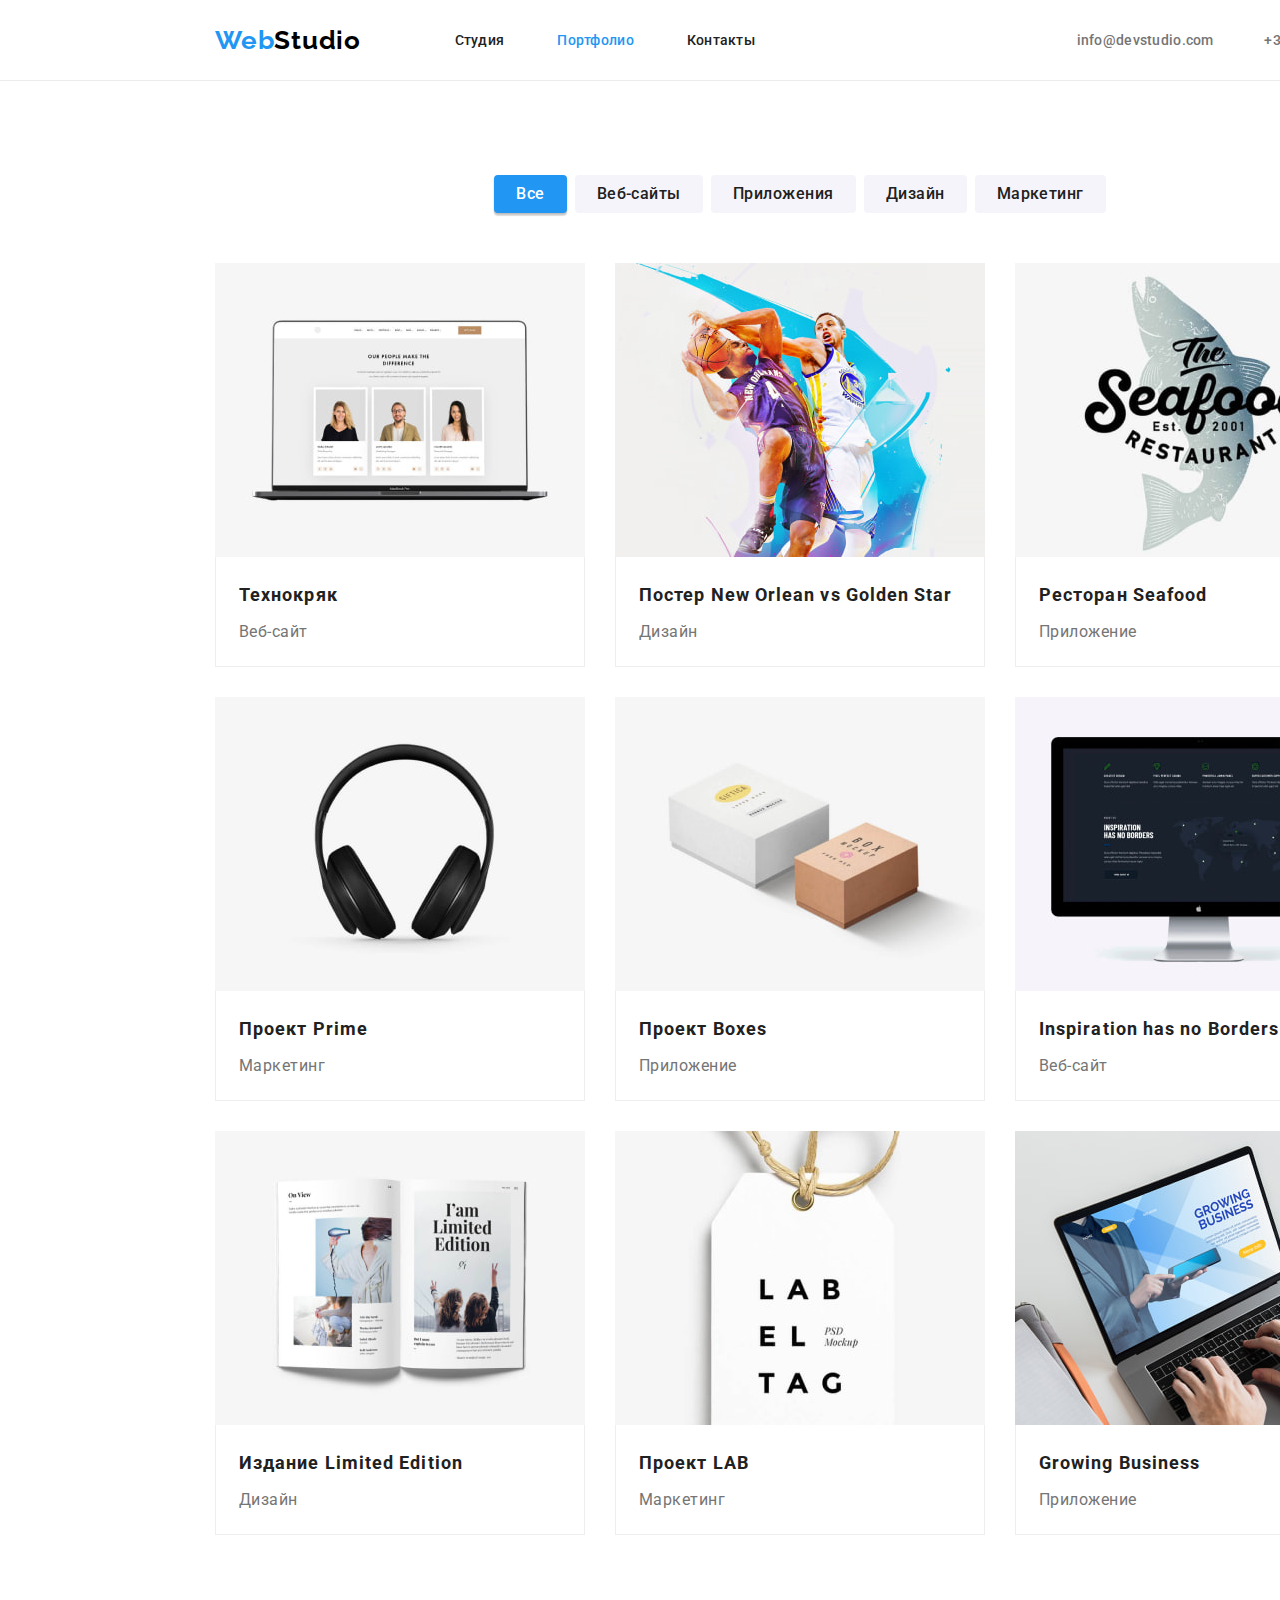
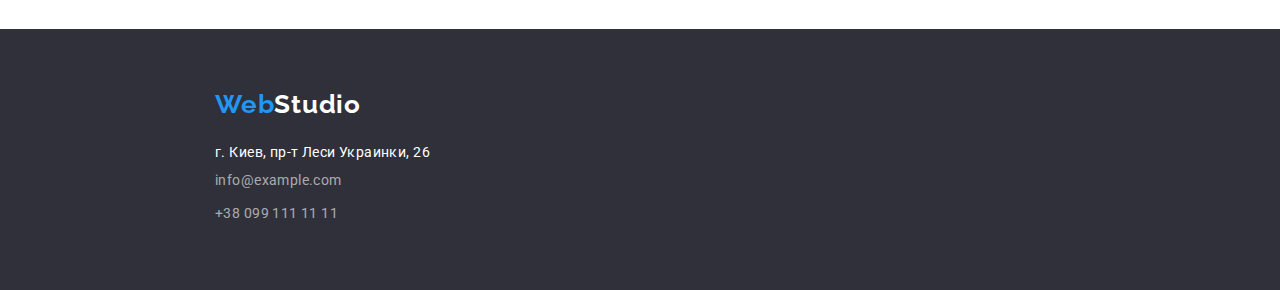
==== portfolio.html @ 2e641024 "Заливаю клон" ====
<!DOCTYPE html>
<html lang="ru">
  <head>
    <meta charset="UTF-8" />
    <meta http-equiv="X-UA-Compatible" content="IE=Edge" />
    <title>Document</title>
    <link rel="preconnect" href="https://fonts.googleapis.com" />
    <link rel="preconnect" href="https://fonts.gstatic.com" crossorigin />
    <link href="https://fonts.googleapis.com/css2?family=Raleway:wght@700&family=Roboto:wght@400;500;700;900&display=swap" rel="stylesheet" />
    <link rel="stylesheet" href="styles/reset.css" />
    <link rel="stylesheet" href="styles/style.css" />
  </head>

  <body>
    <div class="main">
      <!-- Header section -->
      <header>
        <div class="logo"><span>Web</span>Studio</div>
        <nav class="main-menu">
          <ul>
            <li><a href="index.html">Студия</a></li>
            <li class="selected"><a href="portfolio.html">Портфолио</a></li>
            <li><a href="contacts.html">Контакты</a></li>
          </ul>
        </nav>
        <a class="email" href="mailto:info@devstudio.com">info@devstudio.com</a>
        <a class="phone" href="tel:+380961111111">+38&nbsp;096&nbsp;111&nbsp;11&nbsp;11</a>
      </header>
      <!-- Main section -->
      <main class="portfolio-main">
        <ul class="proj-filter">
          <li><input class="proj-filter-all selected" type="button" value="Все" /></li>
          <li><input class="proj-filter-web" type="button" value="Веб-сайты" /></li>
          <li><input class="proj-filter-app" type="button" value="Приложения" /></li>
          <li><input class="proj-filter-design" type="button" value="Дизайн" /></li>
          <li><input class="proj-filter-mark" type="button" value="Маркетинг" /></li>
        </ul>
        <section class="projects">
          <ul>
            <li class="project">
              <img src="images/project1.jpg" alt="Проект 1" />
              <div>
                <p>Технокряк</p>
                <p>Веб-сайт</p>
              </div>
            </li>
            <li class="project">
              <img src="images/project2.jpg" alt="Проект 2" />
              <div>
                <p>Постер New Orlean vs Golden Star</p>
                <p>Дизайн</p>
              </div>
            </li>
            <li class="project">
              <img src="images/project3.jpg" alt="Проект 3" />
              <div>
                <p>Ресторан Seafood</p>
                <p>Приложение</p>
              </div>
            </li>
            <li class="project">
              <img src="images/project4.jpg" alt="Проект 4" />
              <div>
                <p>Проект Prime</p>
                <p>Маркетинг</p>
              </div>
            </li>
            <li class="project">
              <img src="images/project5.jpg" alt="Проект 5" />
              <div>
                <p>Проект Boxes</p>
                <p>Приложение</p>
              </div>
            </li>
            <li class="project">
              <img src="images/project6.jpg" alt="Проект 6" />
              <div>
                <p>Inspiration has no Borders</p>
                <p>Веб-сайт</p>
              </div>
            </li>
            <li class="project">
              <img src="images/project7.jpg" alt="Проект 7" />
              <div>
                <p>Издание Limited Edition</p>
                <p>Дизайн</p>
              </div>
            </li>
            <li class="project">
              <img src="images/project8.jpg" alt="Проект 8" />
              <div>
                <p>Проект LAB</p>
                <p>Маркетинг</p>
              </div>
            </li>
            <li class="project">
              <img src="images/project9.jpg" alt="Проект 9" />
              <div>
                <p>Growing Business</p>
                <p>Приложение</p>
              </div>
            </li>
          </ul>
        </section>
      </main>
      <!-- Footer section -->
      <footer>
        <div class="logo"><span>Web</span>Studio</div>
        <address>
          <p>г. Киев, пр-т Леси Украинки, 26</p>
        </address>
        <a href="mailto:info@example.com">info@example.com</a><br />
        <a href="tel:+380991111111">+38&nbsp;099&nbsp;111&nbsp;11&nbsp;11</a>
      </footer>
    </div>
  </body>
</html>
---- styles/style.css ----
:root {
  background-color: #e5e5e5;
  --gray-bg: #2f303a;
  --main-padding: 215px;
  --blue-c: #2196f3;
  --text-c-1: #212121;
  --text-c-2: #757575;
}

body > div {
  width: 1600px;
  margin: 0 auto;
  font-family: 'Roboto', sans-serif;
  font-style: normal;
  font-weight: 400;
  font-size: 14px;
  background-color: #fff;
}

input[type="button"] { /*Нужно указывать дополнительно, потому что правило для body на содержимое input не распространяется */
  font-family: 'Roboto', sans-serif;
  font-style: normal;
  cursor: pointer;
}


/* Header */

header {
  display: flex;
  align-items: center;
  justify-content: space-between;
  height: 80px;
  padding: 0 var(--main-padding);
  border-bottom: 1px solid #ececec;
}

.logo {
  font-family: Raleway;
  font-size: 26px;
  font-weight: 700;
  line-height: 31px;
  letter-spacing: .03em;
  color: #000;
}

.logo > span {
  color: var(--blue-c);
}

.main-menu {
  margin-left: 93px;
  margin-right: 271px;
}
.main-menu li {
  display: inline-block;
  margin-right: 50px;
}

.main-menu li a {
  text-decoration: none;
  font-weight: 500;
  line-height: 16px;
  letter-spacing: .02em;
  color: var(--text-c-1);
}

.main-menu li a:hover,
.main-menu li a:focus {
  color: var(--blue-c);
}

.main-menu li.selected a {
  pointer-events: none;
  cursor: default;
  text-decoration: none;
  color: var(--blue-c);
}

.email {
  margin-right: 50px;
}

.email,
.phone {
  text-decoration: none;
  font-weight: 500;
  line-height: 16px;
  letter-spacing: .02em;
  color: var(--text-c-2);
}

.email:hover,
.phone:hover,
.email:focus,
.phone:focus {
    color: var(--blue-c);
}


/* Order */

.order-section {
  display: flex;
  flex-direction: column;
  align-items: center;
  justify-content:center;
  height: 600px;
  background-color: var(--gray-bg);
  vertical-align:bottom;
}

.order-section > h1 {
  font-weight: 900;
  font-size: 44px;
  line-height: 60px;
  text-align: center;
  letter-spacing: .06em;
  text-transform: uppercase;
  color: #fff;
}

.order-section > input {
  width: 200px;
  height: 50px;
  margin-top: 30px;
  font-weight: 700;
  font-size: 16px;
  line-height: 30px;
  letter-spacing: .06em;
  color: #fff;
  background: var(--blue-c);
  box-shadow: 0px 4px 4px rgba(0,0,0,.15);
  border: 0;
  border-radius: 4px;
  cursor: pointer;
}


/* Features */

.features-section {
  display: flex;
  justify-content: space-between;
  margin: 94px var(--main-padding);
}

.feature-description {
  width: 270px;
}
.feature-description > h3 {
  margin-bottom: 10px;
  font-weight: 700;
  line-height: 16px;
  letter-spacing: .03em;
  text-transform: uppercase;
  color: var(--text-c-1);
}

.feature-description > p {
  line-height: 24px;
  letter-spacing: .03em;
  color: var(--text-c-2);
}


/* About us */

.about-us-section {
  padding: 0 var(--main-padding);
}

.about-us-section > ul {
  display: flex;
  justify-content: space-between;
}

.about-us-section img {
  width: 370px;
  height: 294px;
  margin-bottom: 94px;
}

h2 { /* This applies to about-us-section and team-section */
  margin-bottom: 50px;

  font-weight: 700;
  font-size: 36px;
  line-height: 42px;
  text-align: center;
  letter-spacing: .03em;
  color: var(--text-c-1);
}


/* Team */

.team-section {
  padding: 94px var(--main-padding);
  background-color: #f5f4fa;
}

.team-section ul {
  display: flex;
  justify-content: space-between;
}

.team-member {
  width: 270px;
  height: 368px;
  display: flex;
  flex-direction: column;
  background: #fff;
  box-shadow: 0px 1px 3px rgba(0,0,0,.12), 0px 1px 1px rgba(0,0,0,.14), 0px 2px 1px rgba(0,0,0,.2);
  border-radius: 0px 0px 4px 4px;
}

.team-member img {
  width: 100%;
}

.team-member div {
  flex-grow: 1;
  display: flex;
  flex-direction: column;
  justify-content: center;
}

.team-member p {
  font-weight: 500;
  font-size: 16px;
  line-height: 19px;
  text-align: center;
  letter-spacing: .03em;
  color: var(--text-c-1);
}

.team-member p + p{
  margin-top: 10px;
  font-weight: 400; /* НУжно оставить, переопределяет предыдущее правило */
  color: var(--text-c-2);
}


/* Footer */

footer {
  padding: 60px var(--main-padding);
  background-color: var(--gray-bg);
}

footer > .logo {
  color: #fff;
}

footer > address {
  line-height: 24px;
  letter-spacing: .03em;
  color: #fff;
  margin-top: 20px;
}

footer > a {
  text-decoration: none;
  font-style: normal;
  line-height: 33px;
  letter-spacing: .03em;
  color: rgba(255,255,255,.6);
}

footer > a:hover,
footer > a:focus {
  color: var(--blue-c);
}


/* ---------------------- Portfolio ----------------------- */


/* Portfolio-main */

.portfolio-main {
  padding: 94px var(--main-padding);
}

/* Filters */

.proj-filter {
  display: flex;
  justify-content: center;
}
.proj-filter li {
  display: inline-block;
}

.proj-filter input {
  margin: 0px 4px;
  padding: 6px 22px;
  background: #f5f4fa;
  border: none;
  border-radius: 4px;
  font-family: 'Roboto';
  font-weight: 500;
  font-size: 16px;
  line-height: 26px;
  text-align: center;
  letter-spacing: 0.03em;
  color: var(--text-c-1);
}

.proj-filter input.selected {
  background-color: var(--blue-c);
  color: #fff;
  box-shadow: 0px 3px 1px rgba(0,0,0,.1), 0px 1px 2px rgba(0,0,0,.08), 0px 2px 2px rgba(0,0,0,.12);
}

/* Single project */

.projects ul {
  margin-top: 50px;
  display: flex;
  flex-flow: row wrap;
  justify-content: space-between;
  row-gap: 30px;
}

.project {
  width: 370px;
  height: 404px;
  display: flex;
  flex-direction: column; 
  box-shadow:inset 0px 0px 0px 1px #eee;  /* 1px border inside the box */
}

.project > div {
  padding: 20px 24px;
  flex-grow: 1;
  display: flex;
  flex-direction: column;
  justify-content: space-between;
}

.project p {
  font-weight: 700;
  font-size: 18px;
  line-height: 2;
  letter-spacing: 0.06em;
  color: var(--text-c-1);
}

.project p + p {
  font-weight: 400;
  font-size: 16px;
  line-height: 1.88;
  letter-spacing: 0.03em;
  color: var(--text-c-2);
}
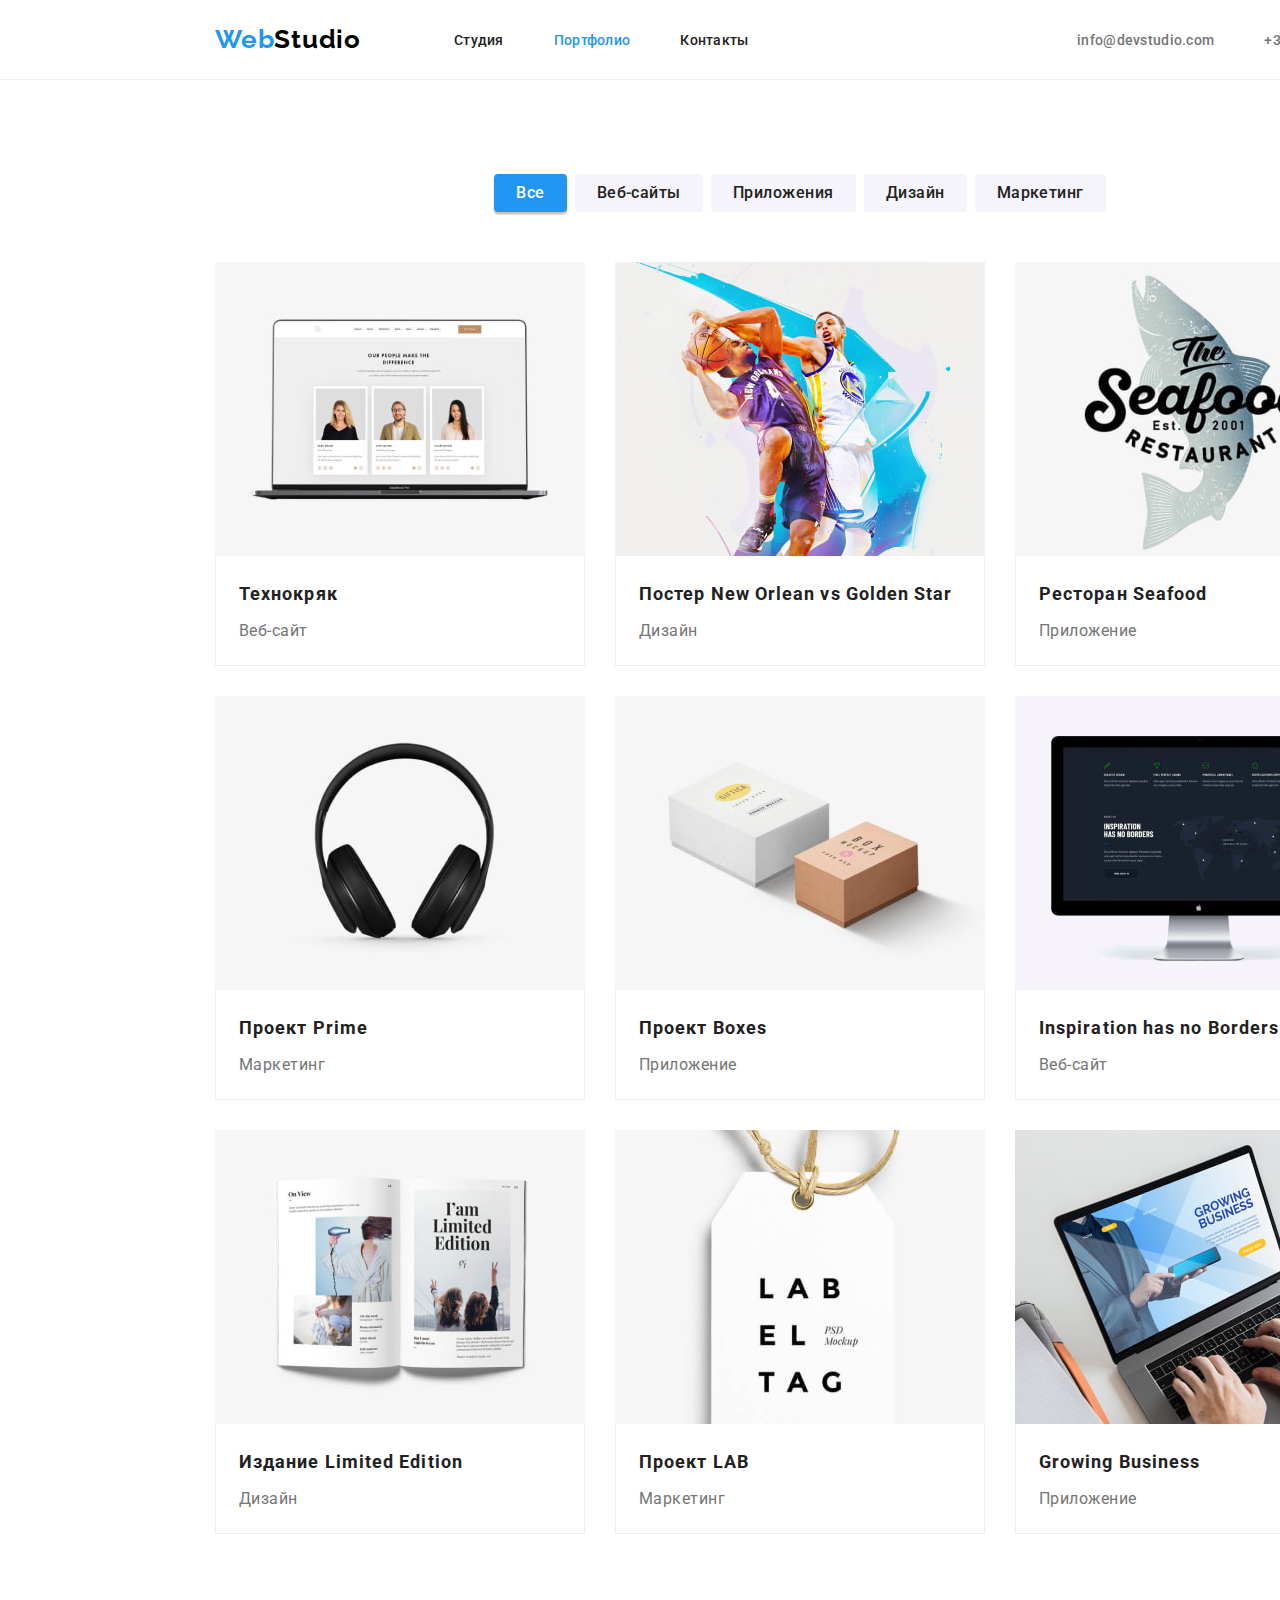
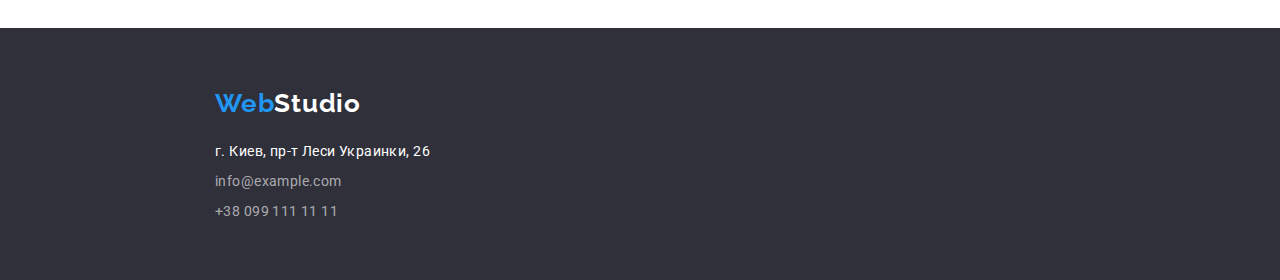
==== commit d4c3f65c: "Рефакторинг шапки, подвала и стилей" ====
--- a/portfolio.html
+++ b/portfolio.html
@@ -15,16 +15,20 @@
     <div class="main">
       <!-- Header section -->
       <header>
-        <div class="logo"><span>Web</span>Studio</div>
-        <nav class="main-menu">
-          <ul>
-            <li><a href="index.html">Студия</a></li>
-            <li class="selected"><a href="portfolio.html">Портфолио</a></li>
-            <li><a href="contacts.html">Контакты</a></li>
-          </ul>
-        </nav>
-        <a class="email" href="mailto:info@devstudio.com">info@devstudio.com</a>
-        <a class="phone" href="tel:+380961111111">+38&nbsp;096&nbsp;111&nbsp;11&nbsp;11</a>
+        <div class="logo-menu">
+          <div class="logo"><span>Web</span>Studio</div>
+          <nav class="main-menu">
+            <ul>
+              <li><a href="index.html">Студия</a></li>
+              <li class="selected"><a href="portfolio.html">Портфолио</a></li>
+              <li><a href="contacts.html">Контакты</a></li>
+            </ul>
+          </nav>
+        </div>
+        <div class="address">
+          <a class="email" href="mailto:info@devstudio.com">info@devstudio.com</a>
+          <a class="phone" href="tel:+380961111111">+38&nbsp;096&nbsp;111&nbsp;11&nbsp;11</a>
+        </div>
       </header>
       <!-- Main section -->
       <main class="portfolio-main">
@@ -107,11 +111,17 @@
       <footer>
         <div class="logo"><span>Web</span>Studio</div>
         <address>
-          <p>г. Киев, пр-т Леси Украинки, 26</p>
+          <div>
+            <p>г. Киев, пр-т Леси Украинки, 26</p>
+          </div>
+          <div>
+            <a class="email" href="mailto:info@example.com">info@example.com</a>
+          </div>
+          <div>
+            <a href="tel:+380991111111">+38&nbsp;099&nbsp;111&nbsp;11&nbsp;11</a>
+          </div>
         </address>
-        <a href="mailto:info@example.com">info@example.com</a><br />
-        <a href="tel:+380991111111">+38&nbsp;099&nbsp;111&nbsp;11&nbsp;11</a>
-      </footer>
+    </footer>
     </div>
   </body>
 </html>
--- a/styles/style.css
+++ b/styles/style.css
@@ -1,3 +1,9 @@
+*,
+*::before,
+*::after {
+  box-sizing: border-box;
+}
+
 :root {
   background-color: #e5e5e5;
   --gray-bg: #2f303a;
@@ -39,7 +45,7 @@
   font-family: Raleway;
   font-size: 26px;
   font-weight: 700;
-  line-height: 31px;
+  line-height: 1.2;
   letter-spacing: .03em;
   color: #000;
 }
@@ -48,19 +54,24 @@
   color: var(--blue-c);
 }
 
-.main-menu {
+.logo-menu {
+  display: flex;
+  justify-content: flex-start;
+  align-items: center;
+}
+
+.main-menu ul{
+  display: flex; 
   margin-left: 93px;
-  margin-right: 271px;
-}
-.main-menu li {
-  display: inline-block;
+}
+.main-menu li:not(:last-child) {
   margin-right: 50px;
 }
 
 .main-menu li a {
   text-decoration: none;
   font-weight: 500;
-  line-height: 16px;
+  line-height: 1.143;
   letter-spacing: .02em;
   color: var(--text-c-1);
 }
@@ -77,15 +88,19 @@
   color: var(--blue-c);
 }
 
-.email {
+header .email {
   margin-right: 50px;
 }
 
-.email,
-.phone {
+header .address {
+  display: flex;
+}
+
+header .email,
+header .phone {
   text-decoration: none;
   font-weight: 500;
-  line-height: 16px;
+  line-height: 1.143;
   letter-spacing: .02em;
   color: var(--text-c-2);
 }
@@ -113,7 +128,7 @@
 .order-section > h1 {
   font-weight: 900;
   font-size: 44px;
-  line-height: 60px;
+  line-height: 1.36;
   text-align: center;
   letter-spacing: .06em;
   text-transform: uppercase;
@@ -126,7 +141,7 @@
   margin-top: 30px;
   font-weight: 700;
   font-size: 16px;
-  line-height: 30px;
+  line-height: 1.88;
   letter-spacing: .06em;
   color: #fff;
   background: var(--blue-c);
@@ -151,14 +166,14 @@
 .feature-description > h3 {
   margin-bottom: 10px;
   font-weight: 700;
-  line-height: 16px;
+  line-height: 1.143;
   letter-spacing: .03em;
   text-transform: uppercase;
   color: var(--text-c-1);
 }
 
 .feature-description > p {
-  line-height: 24px;
+  line-height: 1.71;
   letter-spacing: .03em;
   color: var(--text-c-2);
 }
@@ -186,7 +201,7 @@
 
   font-weight: 700;
   font-size: 36px;
-  line-height: 42px;
+  line-height: 1.167;
   text-align: center;
   letter-spacing: .03em;
   color: var(--text-c-1);
@@ -229,7 +244,7 @@
 .team-member p {
   font-weight: 500;
   font-size: 16px;
-  line-height: 19px;
+  line-height: 1.188;
   text-align: center;
   letter-spacing: .03em;
   color: var(--text-c-1);
@@ -254,23 +269,32 @@
 }
 
 footer > address {
-  line-height: 24px;
-  letter-spacing: .03em;
-  color: #fff;
+  letter-spacing: .03em;
+  line-height: 1.715;
   margin-top: 20px;
-}
-
-footer > a {
+  color: #fff;
+}
+
+footer > address > div { /* Эти блоки нужны из-за косяка в эскизе */
+  height: 1.5em; /* Указано так, чтоб масштабировалось, если изменят размер шрифта */
+  margin-bottom: 9px;
+}
+footer > address > div:last-child {
+  margin-bottom: 0;
+}
+
+footer > address22 > a:last-child {
+  position: relative; /* Тут пришлось применить грязные хаки из-за косяка в макете */
+  line-height: 1.5em;
+  top: .105em;
+}
+
+footer a {
+  display: inline;
   text-decoration: none;
   font-style: normal;
-  line-height: 33px;
   letter-spacing: .03em;
   color: rgba(255,255,255,.6);
-}
-
-footer > a:hover,
-footer > a:focus {
-  color: var(--blue-c);
 }
 
 
@@ -302,7 +326,7 @@
   font-family: 'Roboto';
   font-weight: 500;
   font-size: 16px;
-  line-height: 26px;
+  line-height: 1.62;
   text-align: center;
   letter-spacing: 0.03em;
   color: var(--text-c-1);
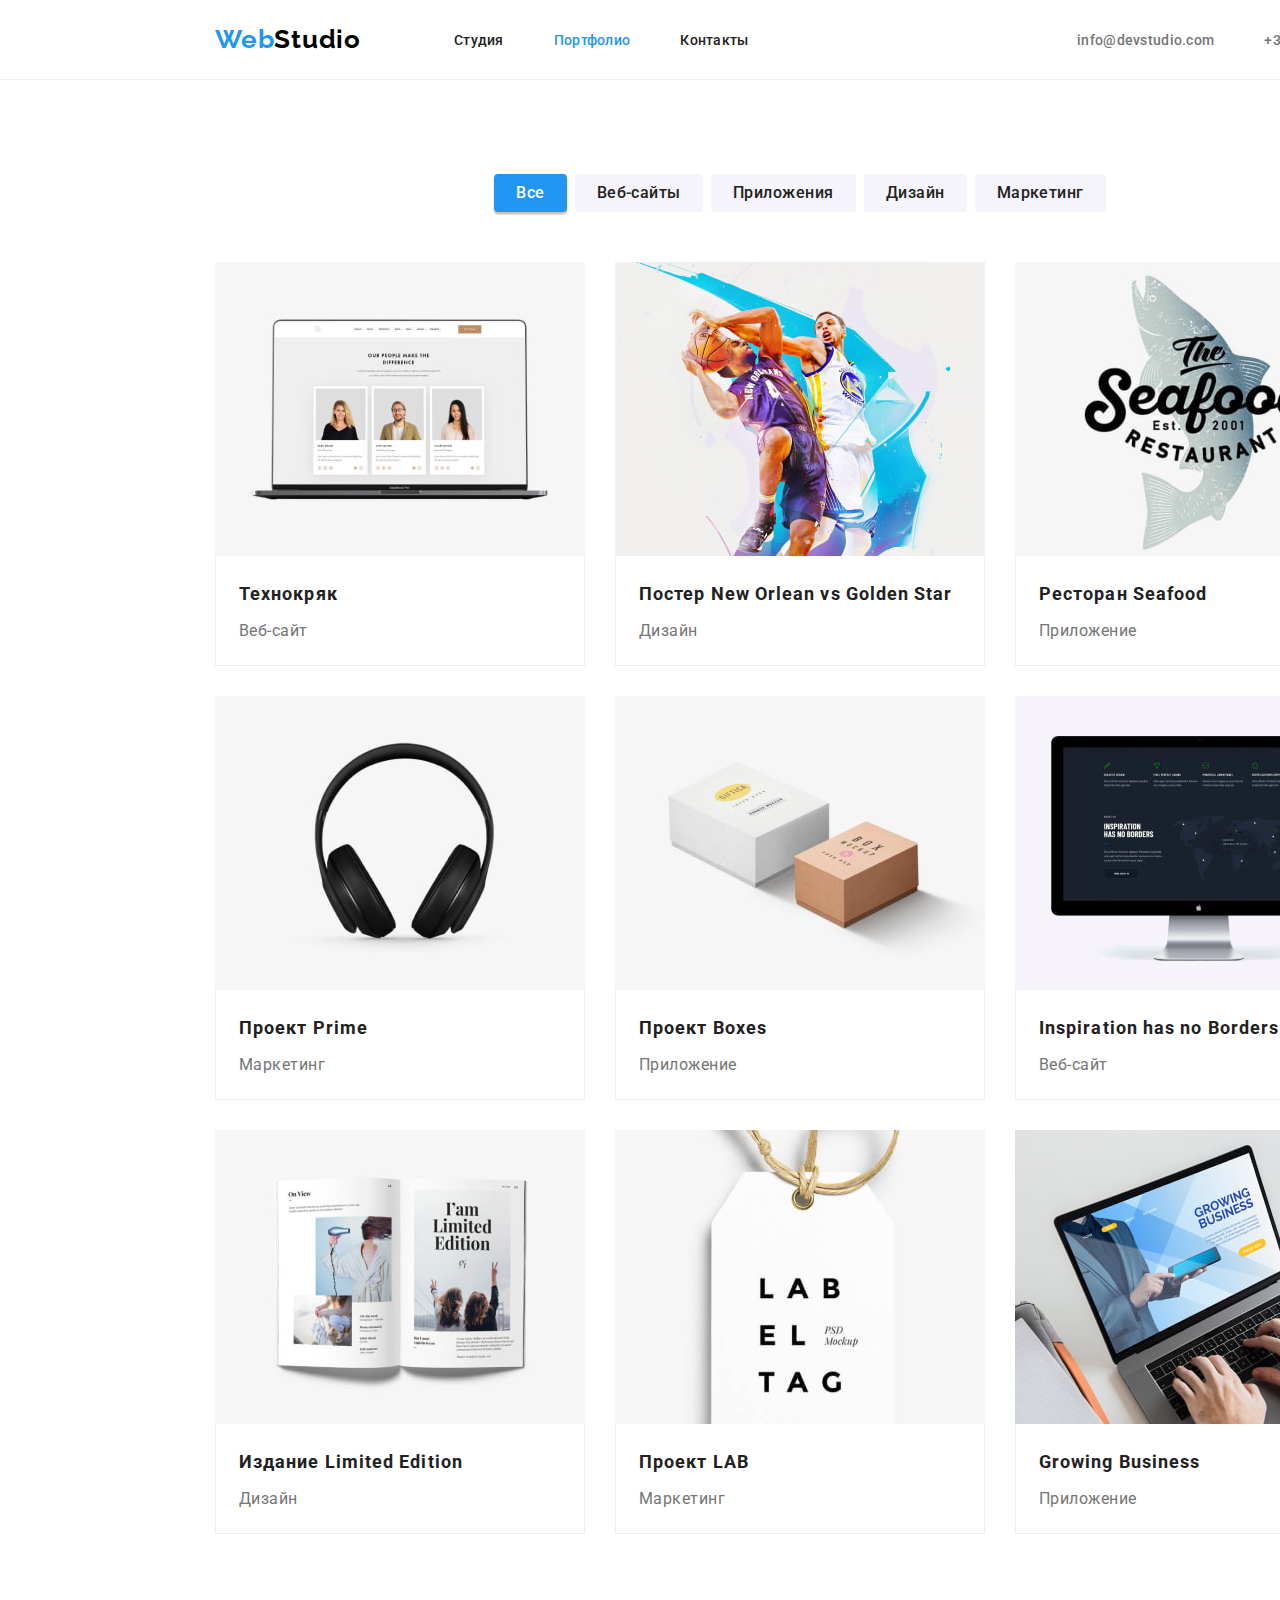
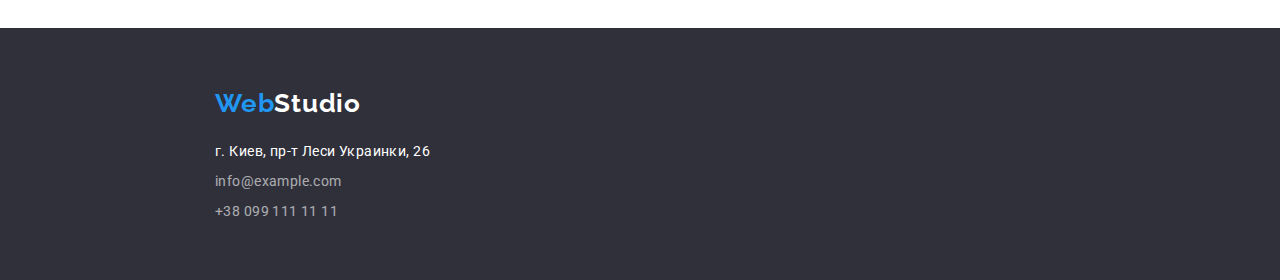
==== commit b4afd8ab: "Логотип в футере переделан в ссылку" ====
--- a/portfolio.html
+++ b/portfolio.html
@@ -3,7 +3,7 @@
   <head>
     <meta charset="UTF-8" />
     <meta http-equiv="X-UA-Compatible" content="IE=Edge" />
-    <title>Document</title>
+    <title>goit-markup-hw</title>
     <link rel="preconnect" href="https://fonts.googleapis.com" />
     <link rel="preconnect" href="https://fonts.gstatic.com" crossorigin />
     <link href="https://fonts.googleapis.com/css2?family=Raleway:wght@700&family=Roboto:wght@400;500;700;900&display=swap" rel="stylesheet" />
@@ -12,116 +12,122 @@
   </head>
 
   <body>
-    <div class="main">
-      <!-- Header section -->
-      <header>
-        <div class="logo-menu">
-          <div class="logo"><span>Web</span>Studio</div>
-          <nav class="main-menu">
-            <ul>
-              <li><a href="index.html">Студия</a></li>
-              <li class="selected"><a href="portfolio.html">Портфолио</a></li>
-              <li><a href="contacts.html">Контакты</a></li>
-            </ul>
-          </nav>
-        </div>
-        <div class="address">
-          <a class="email" href="mailto:info@devstudio.com">info@devstudio.com</a>
-          <a class="phone" href="tel:+380961111111">+38&nbsp;096&nbsp;111&nbsp;11&nbsp;11</a>
-        </div>
-      </header>
-      <!-- Main section -->
-      <main class="portfolio-main">
+    <!-- Header section -->
+    <header>
+      <div class="container">
+        <a class="logo" href="#"><span>Web</span>Studio</a>
+        <nav class="main-menu">
+          <ul>
+            <li><a href="index.html">Студия</a></li>
+            <li class="selected"><a href="portfolio.html">Портфолио</a></li>
+            <li><a href="contacts.html">Контакты</a></li>
+          </ul>
+        </nav>
+        <ul class="address">
+          <li>
+            <a class="email" href="mailto:info@devstudio.com"> info@devstudio.com </a>
+          </li>
+          <li>
+            <a class="phone" href="tel:+380961111111"> +38&nbsp;096&nbsp;111&nbsp;11&nbsp;11 </a>
+          </li>
+        </ul>
+      </div>
+    </header>
+    <!-- Main section -->
+    <main class="portfolio-main container section">
+      <!-- Projects section -->
+      <section class="projects">
+        <h2 class="hidden">Портфолио</h2>
         <ul class="proj-filter">
-          <li><input class="proj-filter-all selected" type="button" value="Все" /></li>
-          <li><input class="proj-filter-web" type="button" value="Веб-сайты" /></li>
-          <li><input class="proj-filter-app" type="button" value="Приложения" /></li>
-          <li><input class="proj-filter-design" type="button" value="Дизайн" /></li>
-          <li><input class="proj-filter-mark" type="button" value="Маркетинг" /></li>
+          <li><button class="proj-filter-all selected" type="button">Все</button></li>
+          <li><button class="proj-filter-web" type="button">Веб-сайты</button></li>
+          <li><button class="proj-filter-app" type="button">Приложения</button></li>
+          <li><button class="proj-filter-design" type="button">Дизайн</button></li>
+          <li><button class="proj-filter-mark" type="button">Маркетинг</button></li>
         </ul>
-        <section class="projects">
-          <ul>
-            <li class="project">
-              <img src="images/project1.jpg" alt="Проект 1" />
-              <div>
-                <p>Технокряк</p>
-                <p>Веб-сайт</p>
-              </div>
-            </li>
-            <li class="project">
-              <img src="images/project2.jpg" alt="Проект 2" />
-              <div>
-                <p>Постер New Orlean vs Golden Star</p>
-                <p>Дизайн</p>
-              </div>
-            </li>
-            <li class="project">
-              <img src="images/project3.jpg" alt="Проект 3" />
-              <div>
-                <p>Ресторан Seafood</p>
-                <p>Приложение</p>
-              </div>
-            </li>
-            <li class="project">
-              <img src="images/project4.jpg" alt="Проект 4" />
-              <div>
-                <p>Проект Prime</p>
-                <p>Маркетинг</p>
-              </div>
-            </li>
-            <li class="project">
-              <img src="images/project5.jpg" alt="Проект 5" />
-              <div>
-                <p>Проект Boxes</p>
-                <p>Приложение</p>
-              </div>
-            </li>
-            <li class="project">
-              <img src="images/project6.jpg" alt="Проект 6" />
-              <div>
-                <p>Inspiration has no Borders</p>
-                <p>Веб-сайт</p>
-              </div>
-            </li>
-            <li class="project">
-              <img src="images/project7.jpg" alt="Проект 7" />
-              <div>
-                <p>Издание Limited Edition</p>
-                <p>Дизайн</p>
-              </div>
-            </li>
-            <li class="project">
-              <img src="images/project8.jpg" alt="Проект 8" />
-              <div>
-                <p>Проект LAB</p>
-                <p>Маркетинг</p>
-              </div>
-            </li>
-            <li class="project">
-              <img src="images/project9.jpg" alt="Проект 9" />
-              <div>
-                <p>Growing Business</p>
-                <p>Приложение</p>
-              </div>
-            </li>
-          </ul>
-        </section>
-      </main>
-      <!-- Footer section -->
-      <footer>
-        <div class="logo"><span>Web</span>Studio</div>
-        <address>
-          <div>
+        <ul class="wrappable">
+          <li class="project">
+            <img src="images/project1.jpg" alt="Проект 1" width="370" height="294" />
+            <div>
+              <h3>Технокряк</h3>
+              <p>Веб-сайт</p>
+            </div>
+          </li>
+          <li class="project">
+            <img src="images/project2.jpg" alt="Проект 2" width="370" height="294" />
+            <div>
+              <h3>Постер New Orlean vs Golden Star</h3>
+              <p>Дизайн</p>
+            </div>
+          </li>
+          <li class="project">
+            <img src="images/project3.jpg" alt="Проект 3" width="370" height="294" />
+            <div>
+              <h3>Ресторан Seafood</h3>
+              <p>Приложение</p>
+            </div>
+          </li>
+          <li class="project">
+            <img src="images/project4.jpg" alt="Проект 4" width="370" height="294" />
+            <div>
+              <h3>Проект Prime</h3>
+              <p>Маркетинг</p>
+            </div>
+          </li>
+          <li class="project">
+            <img src="images/project5.jpg" alt="Проект 5" width="370" height="294" />
+            <div>
+              <h3>Проект Boxes</h3>
+              <p>Приложение</p>
+            </div>
+          </li>
+          <li class="project">
+            <img src="images/project6.jpg" alt="Проект 6" width="370" height="294" />
+            <div>
+              <h3>Inspiration has no Borders</h3>
+              <p>Веб-сайт</p>
+            </div>
+          </li>
+          <li class="project">
+            <img src="images/project7.jpg" alt="Проект 7" width="370" height="294" />
+            <div>
+              <h3>Издание Limited Edition</h3>
+              <p>Дизайн</p>
+            </div>
+          </li>
+          <li class="project">
+            <img src="images/project8.jpg" alt="Проект 8" width="370" height="294" />
+            <div>
+              <h3>Проект LAB</h3>
+              <p>Маркетинг</p>
+            </div>
+          </li>
+          <li class="project">
+            <img src="images/project9.jpg" alt="Проект 9" width="370" height="294" />
+            <div>
+              <h3>Growing Business</h3>
+              <p>Приложение</p>
+            </div>
+          </li>
+        </ul>
+      </section>
+    </main>
+    <!-- Footer section -->
+    <footer>
+      <a class="logo container" href=""><span>Web</span>Studio</a>
+      <address class="container">
+        <ul>
+          <li>
             <p>г. Киев, пр-т Леси Украинки, 26</p>
-          </div>
-          <div>
+          </li>
+          <li>
             <a class="email" href="mailto:info@example.com">info@example.com</a>
-          </div>
-          <div>
-            <a href="tel:+380991111111">+38&nbsp;099&nbsp;111&nbsp;11&nbsp;11</a>
-          </div>
-        </address>
+          </li>
+          <li>
+            <a class="phone" href="tel:+380991111111">+38&nbsp;099&nbsp;111&nbsp;11&nbsp;11</a>
+          </li>
+        </ul>
+      </address>
     </footer>
-    </div>
   </body>
 </html>
--- a/styles/style.css
+++ b/styles/style.css
@@ -6,69 +6,116 @@
 
 :root {
   background-color: #e5e5e5;
-  --gray-bg: #2f303a;
-  --main-padding: 215px;
+  --gray-bg: 47, 48, 58;
+  --light-gray: #f5f4fa;
+  --light-gray2: #afb1b8;
   --blue-c: #2196f3;
+  --blue-c2: #188ce8;
+  --white-c: #fff;
+  --black-c: #000;
+  --border-c1: #ececec;
+  --border-c2: #eee;
   --text-c-1: #212121;
   --text-c-2: #757575;
-}
-
-body > div {
+  --spacer: 30px;
+}
+
+body {
   width: 1600px;
   margin: 0 auto;
   font-family: 'Roboto', sans-serif;
   font-style: normal;
   font-weight: 400;
   font-size: 14px;
-  background-color: #fff;
-}
-
-input[type="button"] { /*Нужно указывать дополнительно, потому что правило для body на содержимое input не распространяется */
+  letter-spacing: .03em;
+  background-color: var(--white-c);
+}
+
+button[type="button"] {
+  text-align: center;
   font-family: 'Roboto', sans-serif;
   font-style: normal;
+  font-size: 16px;
   cursor: pointer;
+  border: none;
+  border-radius: 4px;
+}
+
+.container {
+  width: 1200px;
+  padding-left: 15px;
+  padding-right: 15px;
+  margin-left: auto;
+  margin-right: auto;
+}
+
+.section {
+  padding-top: 94px;
+  padding-bottom: 94px;
+}
+
+.hidden {
+  position:absolute;
+  left:-10000px;
+  top:auto;
+  width:1px;
+  height:1px;
+  overflow:hidden;
+}
+
+.wrappable {
+  display: flex;
+  justify-content: center;
+  flex-wrap: wrap;
+  margin-left: calc(-1 * var(--spacer));
+  margin-top: calc(-1 * var(--spacer));
+}
+
+.wrappable > * {
+  margin-left: var(--spacer);
+  margin-top: var(--spacer);
 }
 
 
 /* Header */
 
 header {
+  border-bottom: 1px solid var(--border-c1);
+  height: 80px;
+}
+
+header .container {
+  height: 100%;
   display: flex;
   align-items: center;
-  justify-content: space-between;
-  height: 80px;
-  padding: 0 var(--main-padding);
-  border-bottom: 1px solid #ececec;
+  flex-wrap: wrap;
 }
 
 .logo {
-  font-family: Raleway;
+  text-decoration: none;
+  font-family: 'Raleway', sans-serif;
   font-size: 26px;
   font-weight: 700;
   line-height: 1.2;
   letter-spacing: .03em;
-  color: #000;
+  color: var(--black-c);
 }
 
 .logo > span {
+  display: inline-block;
   color: var(--blue-c);
 }
 
-.logo-menu {
-  display: flex;
-  justify-content: flex-start;
-  align-items: center;
+header .logo {
+  margin-right: 93px;
 }
 
 .main-menu ul{
   display: flex; 
-  margin-left: 93px;
-}
-.main-menu li:not(:last-child) {
+}
+
+.main-menu li a {
   margin-right: 50px;
-}
-
-.main-menu li a {
   text-decoration: none;
   font-weight: 500;
   line-height: 1.143;
@@ -88,12 +135,18 @@
   color: var(--blue-c);
 }
 
+header .address {
+  margin-left: auto;
+  display: flex;
+}
+
+header .address a {
+  display: flex;
+  align-items: center;
+}
+
 header .email {
   margin-right: 50px;
-}
-
-header .address {
-  display: flex;
 }
 
 header .email,
@@ -116,54 +169,56 @@
 /* Order */
 
 .order-section {
+  background-color: rgb(var(--gray-bg));
+}
+
+.order-section > div {
   display: flex;
   flex-direction: column;
   align-items: center;
   justify-content:center;
-  height: 600px;
-  background-color: var(--gray-bg);
-  vertical-align:bottom;
-}
-
-.order-section > h1 {
+  padding: 200px 0;
+}
+
+.order-section h1 {
+  margin-bottom: var(--spacer);
   font-weight: 900;
   font-size: 44px;
-  line-height: 1.36;
+  line-height: 1.364;
   text-align: center;
   letter-spacing: .06em;
   text-transform: uppercase;
-  color: #fff;
-}
-
-.order-section > input {
-  width: 200px;
-  height: 50px;
-  margin-top: 30px;
+  color: var(--white-c);
+}
+
+.order-section .order {
+  min-width: 200px;
+  padding: 10px 32px;
   font-weight: 700;
-  font-size: 16px;
   line-height: 1.88;
   letter-spacing: .06em;
-  color: #fff;
+  color: var(--white-c);
   background: var(--blue-c);
   box-shadow: 0px 4px 4px rgba(0,0,0,.15);
-  border: 0;
-  border-radius: 4px;
-  cursor: pointer;
-}
-
-
-/* Features */
-
-.features-section {
-  display: flex;
-  justify-content: space-between;
-  margin: 94px var(--main-padding);
-}
-
-.feature-description {
-  width: 270px;
-}
-.feature-description > h3 {
+}
+
+.order-section .order:hover {
+  background: var(--blue-c2);
+}
+
+/* About us */
+
+.features {
+  --rows: 4;
+  margin-bottom: 94px;
+}
+
+.feature {
+  min-width: 270px;
+  flex-basis: calc(100% / var(--rows) - var(--spacer));
+}
+
+.feature > h3 {
   margin-bottom: 10px;
   font-weight: 700;
   line-height: 1.143;
@@ -172,31 +227,13 @@
   color: var(--text-c-1);
 }
 
-.feature-description > p {
+.feature > p {
   line-height: 1.71;
   letter-spacing: .03em;
   color: var(--text-c-2);
 }
 
-
-/* About us */
-
-.about-us-section {
-  padding: 0 var(--main-padding);
-}
-
-.about-us-section > ul {
-  display: flex;
-  justify-content: space-between;
-}
-
-.about-us-section img {
-  width: 370px;
-  height: 294px;
-  margin-bottom: 94px;
-}
-
-h2 { /* This applies to about-us-section and team-section */
+h2 { /* Заголовок во всех секциях одинаковый, поэтому без селектора */
   margin-bottom: 50px;
 
   font-weight: 700;
@@ -207,41 +244,30 @@
   color: var(--text-c-1);
 }
 
+.our-targets img {
+  display: block;
+}
+
 
 /* Team */
 
 .team-section {
-  padding: 94px var(--main-padding);
-  background-color: #f5f4fa;
-}
-
-.team-section ul {
-  display: flex;
-  justify-content: space-between;
+  background-color: var(--light-gray);
 }
 
 .team-member {
-  width: 270px;
-  height: 368px;
-  display: flex;
-  flex-direction: column;
-  background: #fff;
+  background: var(--white-c);
   box-shadow: 0px 1px 3px rgba(0,0,0,.12), 0px 1px 1px rgba(0,0,0,.14), 0px 2px 1px rgba(0,0,0,.2);
   border-radius: 0px 0px 4px 4px;
 }
 
-.team-member img {
-  width: 100%;
-}
-
-.team-member div {
-  flex-grow: 1;
-  display: flex;
-  flex-direction: column;
-  justify-content: center;
-}
-
-.team-member p {
+.team-member > img {
+  display: block;
+  overflow: hidden;
+}
+
+.team-member-info {
+  padding: var(--spacer) 32px;
   font-weight: 500;
   font-size: 16px;
   line-height: 1.188;
@@ -250,132 +276,130 @@
   color: var(--text-c-1);
 }
 
-.team-member p + p{
-  margin-top: 10px;
-  font-weight: 400; /* НУжно оставить, переопределяет предыдущее правило */
+.team-member-info h3 {
+  margin-bottom: 10px;
+}
+
+.team-member-info p {
+  margin-bottom: 16px;
+  font-weight: 400; /* Нужно оставить, переопределяет предыдущее правило */
   color: var(--text-c-2);
 }
 
+.team-member-info *:last-child {
+  margin-bottom: 0;
+}
 
 /* Footer */
 
 footer {
-  padding: 60px var(--main-padding);
-  background-color: var(--gray-bg);
+  padding: 60px 0;
+  position: relative;
+  background-color: rgb(var(--gray-bg));
 }
 
 footer > .logo {
-  color: #fff;
+  display: block;
+  color: var(--white-c);
 }
 
 footer > address {
   letter-spacing: .03em;
   line-height: 1.715;
   margin-top: 20px;
-  color: #fff;
-}
-
-footer > address > div { /* Эти блоки нужны из-за косяка в эскизе */
+  color: var(--white-c);
+}
+
+footer > address li { /* Эти блоки нужны из-за косяка в эскизе */
   height: 1.5em; /* Указано так, чтоб масштабировалось, если изменят размер шрифта */
   margin-bottom: 9px;
 }
-footer > address > div:last-child {
+footer > address li:last-child {
   margin-bottom: 0;
 }
 
-footer > address22 > a:last-child {
-  position: relative; /* Тут пришлось применить грязные хаки из-за косяка в макете */
-  line-height: 1.5em;
-  top: .105em;
-}
-
-footer a {
+footer ul a {
   display: inline;
   text-decoration: none;
   font-style: normal;
   letter-spacing: .03em;
-  color: rgba(255,255,255,.6);
-}
+  color: var(--white-c);
+  opacity: 60%;
+}
+
+
 
 
 /* ---------------------- Portfolio ----------------------- */
 
 
-/* Portfolio-main */
-
-.portfolio-main {
-  padding: 94px var(--main-padding);
-}
 
 /* Filters */
 
 .proj-filter {
+  margin: -8px 0 50px -8px;
   display: flex;
   justify-content: center;
-}
-.proj-filter li {
-  display: inline-block;
-}
-
-.proj-filter input {
-  margin: 0px 4px;
+  flex-wrap: wrap;
+}
+
+.proj-filter button {
+  margin: 8px 0px 0px 8px;
   padding: 6px 22px;
-  background: #f5f4fa;
-  border: none;
-  border-radius: 4px;
-  font-family: 'Roboto';
   font-weight: 500;
-  font-size: 16px;
   line-height: 1.62;
-  text-align: center;
   letter-spacing: 0.03em;
   color: var(--text-c-1);
-}
-
-.proj-filter input.selected {
+  background-color: var(--light-gray);
+}
+
+
+.proj-filter button.selected {
   background-color: var(--blue-c);
-  color: #fff;
+  color: var(--white-c);
+}
+
+.proj-filter button.selected,
+.proj-filter button:hover {
   box-shadow: 0px 3px 1px rgba(0,0,0,.1), 0px 1px 2px rgba(0,0,0,.08), 0px 2px 2px rgba(0,0,0,.12);
 }
 
 /* Single project */
 
-.projects ul {
-  margin-top: 50px;
-  display: flex;
-  flex-flow: row wrap;
-  justify-content: space-between;
-  row-gap: 30px;
-}
-
 .project {
-  width: 370px;
-  height: 404px;
-  display: flex;
-  flex-direction: column; 
-  box-shadow:inset 0px 0px 0px 1px #eee;  /* 1px border inside the box */
+  box-shadow:inset 0px 0px 0px 1px var(--border-c2); /* 1px border inside the box */
+  cursor: pointer;
+}
+
+.project img {
+  display: block;
+}
+
+.project:hover {
+  box-shadow: 0px 1px 1px rgba(0,0,0,.12), 0px 4px 4px rgba(0,0,0,.06), 1px 4px 6px rgba(0,0,0,.16);
 }
 
 .project > div {
   padding: 20px 24px;
-  flex-grow: 1;
-  display: flex;
-  flex-direction: column;
-  justify-content: space-between;
-}
-
-.project p {
   font-weight: 700;
   font-size: 18px;
   line-height: 2;
   letter-spacing: 0.06em;
-  color: var(--text-c-1);
-}
-
-.project p + p {
+}
+
+.project h3 {
+  margin-bottom: 4px;
+  color: var(--text-c-1);
+}
+
+.project p {
   font-weight: 400;
   font-size: 16px;
   line-height: 1.88;
   letter-spacing: 0.03em;
   color: var(--text-c-2);
+}
+
+body * {
+  /* outline: 1px solid red; */
 }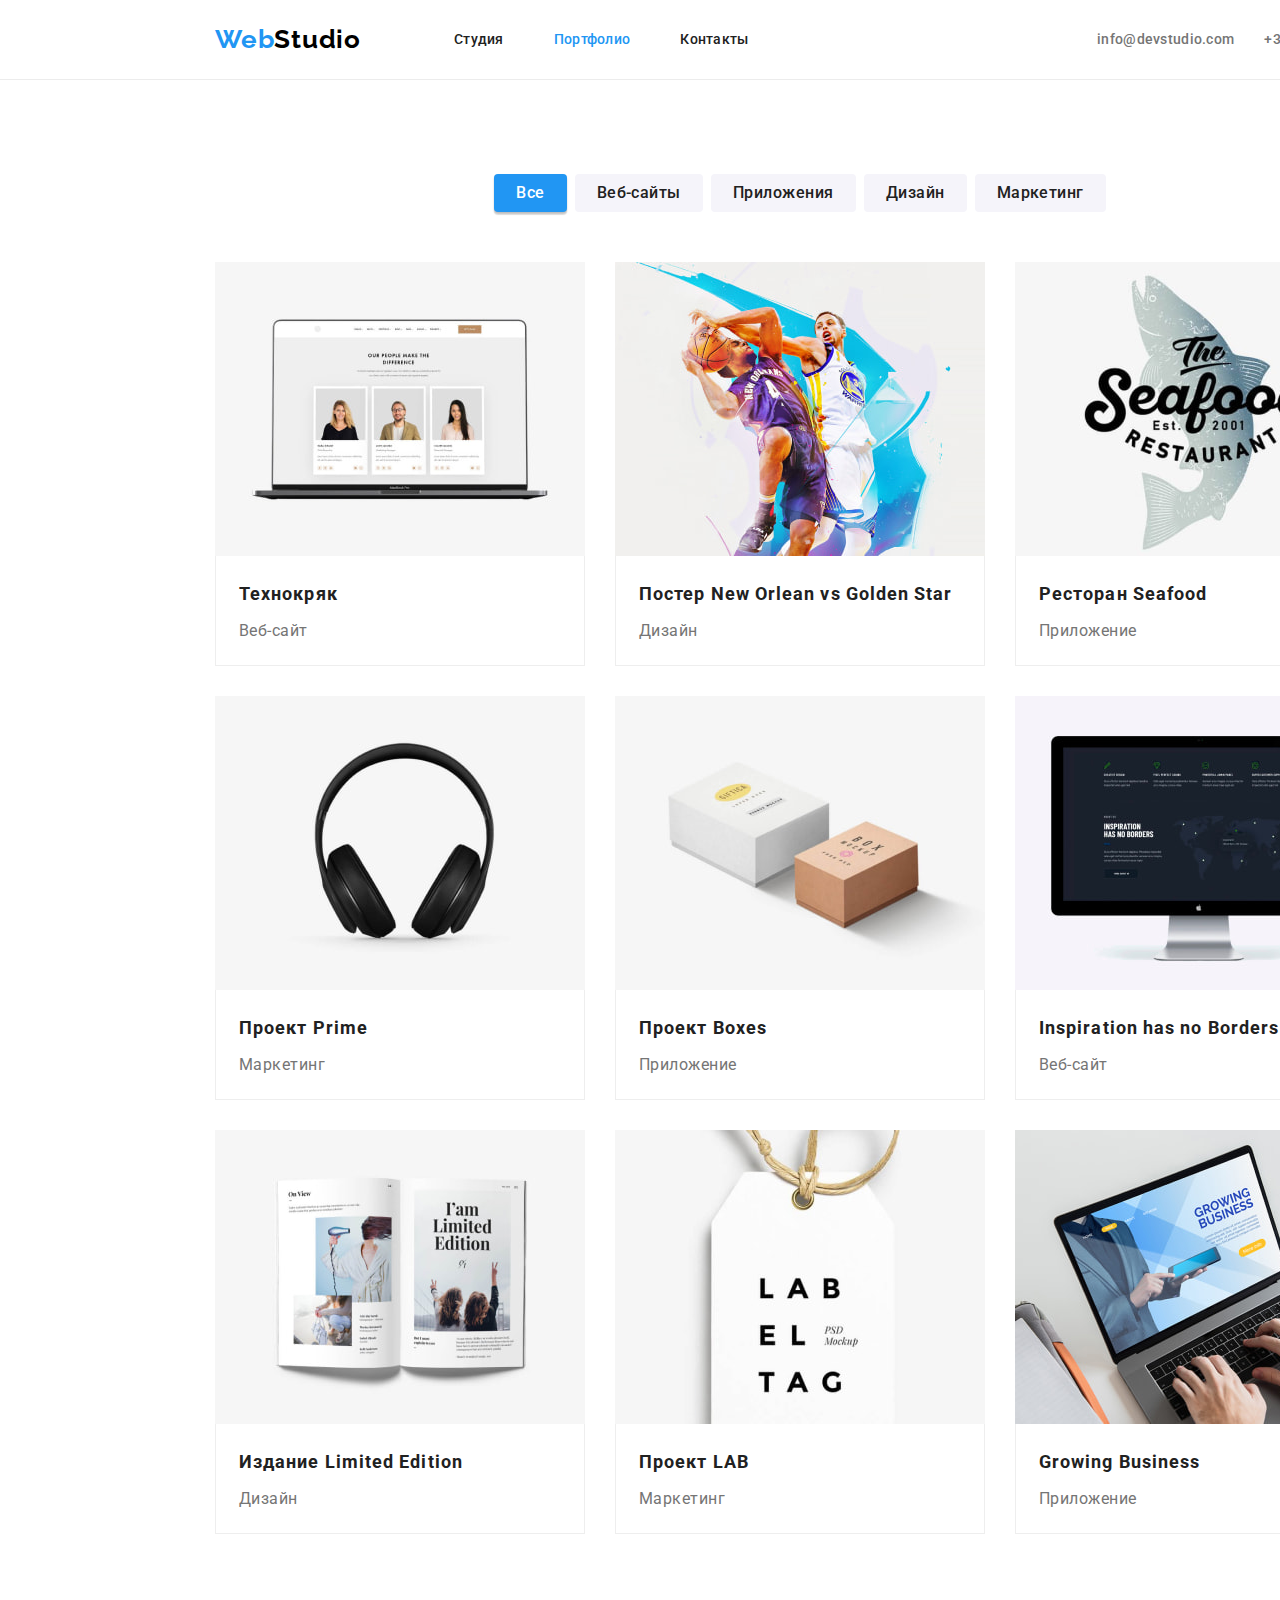
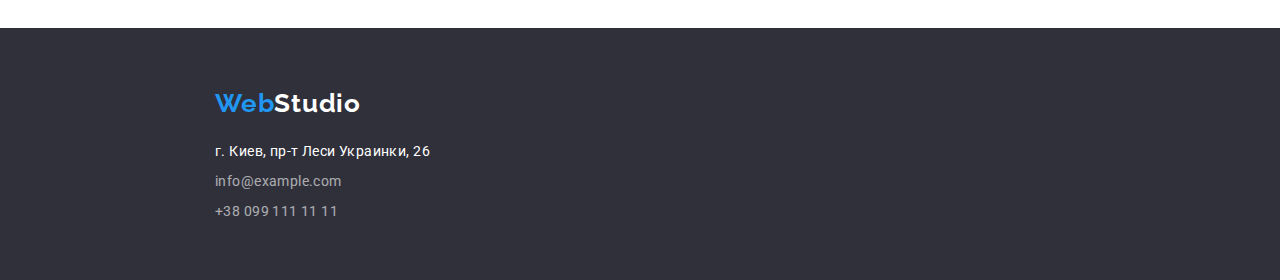
==== commit 2f0ae7de: "Исправление недочётов" ====
--- a/portfolio.html
+++ b/portfolio.html
@@ -37,7 +37,7 @@
     <main class="portfolio-main container section">
       <!-- Projects section -->
       <section class="projects">
-        <h2 class="hidden">Портфолио</h2>
+        <h1 class="hidden">Портфолио</h1>
         <ul class="proj-filter">
           <li><button class="proj-filter-all selected" type="button">Все</button></li>
           <li><button class="proj-filter-web" type="button">Веб-сайты</button></li>
@@ -47,67 +47,85 @@
         </ul>
         <ul class="wrappable">
           <li class="project">
+            <a href="">
             <img src="images/project1.jpg" alt="Проект 1" width="370" height="294" />
             <div>
-              <h3>Технокряк</h3>
+              <h2>Технокряк</h2>
               <p>Веб-сайт</p>
             </div>
+            </a>
           </li>
           <li class="project">
+            <a href="">
             <img src="images/project2.jpg" alt="Проект 2" width="370" height="294" />
             <div>
-              <h3>Постер New Orlean vs Golden Star</h3>
+              <h2>Постер New Orlean vs Golden Star</h2>
               <p>Дизайн</p>
             </div>
+            </a>
           </li>
           <li class="project">
+            <a href="">
             <img src="images/project3.jpg" alt="Проект 3" width="370" height="294" />
             <div>
-              <h3>Ресторан Seafood</h3>
+              <h2>Ресторан Seafood</h2>
               <p>Приложение</p>
             </div>
+            </a>
           </li>
           <li class="project">
+            <a href="">
             <img src="images/project4.jpg" alt="Проект 4" width="370" height="294" />
             <div>
-              <h3>Проект Prime</h3>
+              <h2>Проект Prime</h2>
               <p>Маркетинг</p>
             </div>
+            </a>
           </li>
           <li class="project">
+            <a href="">
             <img src="images/project5.jpg" alt="Проект 5" width="370" height="294" />
             <div>
-              <h3>Проект Boxes</h3>
+              <h2>Проект Boxes</h2>
               <p>Приложение</p>
             </div>
+            </a>
           </li>
           <li class="project">
+            <a href="">
             <img src="images/project6.jpg" alt="Проект 6" width="370" height="294" />
             <div>
-              <h3>Inspiration has no Borders</h3>
+              <h2>Inspiration has no Borders</h2>
               <p>Веб-сайт</p>
             </div>
+            </a>
           </li>
           <li class="project">
+            <a href="">
             <img src="images/project7.jpg" alt="Проект 7" width="370" height="294" />
             <div>
-              <h3>Издание Limited Edition</h3>
+              <h2>Издание Limited Edition</h2>
               <p>Дизайн</p>
             </div>
+            </a>
           </li>
           <li class="project">
+            <a href="">
             <img src="images/project8.jpg" alt="Проект 8" width="370" height="294" />
             <div>
-              <h3>Проект LAB</h3>
+              <h2>Проект LAB</h2>
               <p>Маркетинг</p>
             </div>
+            </a>
           </li>
           <li class="project">
+            <a href="">
             <img src="images/project9.jpg" alt="Проект 9" width="370" height="294" />
             <div>
-              <h3>Growing Business</h3>
+              <h2>Growing Business</h2>
               <p>Приложение</p>
             </div>
+            </a>
           </li>
         </ul>
       </section>
@@ -115,7 +133,7 @@
     <!-- Footer section -->
     <footer>
       <a class="logo container" href=""><span>Web</span>Studio</a>
-      <address class="container">
+      <address class="address container">
         <ul>
           <li>
             <p>г. Киев, пр-т Леси Украинки, 26</p>
--- a/styles/style.css
+++ b/styles/style.css
@@ -6,11 +6,12 @@
 
 :root {
   background-color: #e5e5e5;
+  --prima-c: #2196f3;
+  --prima-c2: #188ce8;
   --gray-bg: 47, 48, 58;
   --light-gray: #f5f4fa;
   --light-gray2: #afb1b8;
-  --blue-c: #2196f3;
-  --blue-c2: #188ce8;
+  --light-gray3: #eceaef;
   --white-c: #fff;
   --black-c: #000;
   --border-c1: #ececec;
@@ -23,9 +24,7 @@
 body {
   width: 1600px;
   margin: 0 auto;
-  font-family: 'Roboto', sans-serif;
-  font-style: normal;
-  font-weight: 400;
+  font-family: "Roboto", sans-serif;
   font-size: 14px;
   letter-spacing: .03em;
   background-color: var(--white-c);
@@ -76,12 +75,17 @@
   margin-top: var(--spacer);
 }
 
+a {
+  text-decoration: none;
+}
+
 
 /* Header */
 
 header {
+  padding-top: 24px;
+  padding-bottom: 24px;
   border-bottom: 1px solid var(--border-c1);
-  height: 80px;
 }
 
 header .container {
@@ -92,18 +96,17 @@
 }
 
 .logo {
-  text-decoration: none;
-  font-family: 'Raleway', sans-serif;
+  font-family: "Raleway", sans-serif;
   font-size: 26px;
   font-weight: 700;
-  line-height: 1.2;
+  line-height: 1.192em;
   letter-spacing: .03em;
   color: var(--black-c);
 }
 
 .logo > span {
   display: inline-block;
-  color: var(--blue-c);
+  color: var(--prima-c);
 }
 
 header .logo {
@@ -116,7 +119,6 @@
 
 .main-menu li a {
   margin-right: 50px;
-  text-decoration: none;
   font-weight: 500;
   line-height: 1.143;
   letter-spacing: .02em;
@@ -125,14 +127,13 @@
 
 .main-menu li a:hover,
 .main-menu li a:focus {
-  color: var(--blue-c);
+  color: var(--prima-c);
 }
 
 .main-menu li.selected a {
   pointer-events: none;
   cursor: default;
-  text-decoration: none;
-  color: var(--blue-c);
+  color: var(--prima-c);
 }
 
 header .address {
@@ -140,44 +141,39 @@
   display: flex;
 }
 
+header .address svg {
+  margin-right: 10px;
+}
+
+header .email {
+  margin-right: var(--spacer);
+}
+
 header .address a {
   display: flex;
   align-items: center;
-}
-
-header .email {
-  margin-right: 50px;
-}
-
-header .email,
-header .phone {
-  text-decoration: none;
   font-weight: 500;
   line-height: 1.143;
   letter-spacing: .02em;
   color: var(--text-c-2);
 }
 
-.email:hover,
-.phone:hover,
-.email:focus,
-.phone:focus {
-    color: var(--blue-c);
-}
-
+.address a:hover, /* И для header, и для footer */
+.address a:focus {
+  opacity: 1;
+  color: var(--prima-c);
+}
 
 /* Order */
 
 .order-section {
-  background-color: rgb(var(--gray-bg));
-}
-
-.order-section > div {
   display: flex;
   flex-direction: column;
   align-items: center;
   justify-content:center;
   padding: 200px 0;
+
+  background-color: rgb(var(--gray-bg));
 }
 
 .order-section h1 {
@@ -198,12 +194,12 @@
   line-height: 1.88;
   letter-spacing: .06em;
   color: var(--white-c);
-  background: var(--blue-c);
+  background: var(--prima-c);
   box-shadow: 0px 4px 4px rgba(0,0,0,.15);
 }
 
 .order-section .order:hover {
-  background: var(--blue-c2);
+  background: var(--prima-c2);
 }
 
 /* About us */
@@ -218,7 +214,7 @@
   flex-basis: calc(100% / var(--rows) - var(--spacer));
 }
 
-.feature > h3 {
+.feature > h2 {
   margin-bottom: 10px;
   font-weight: 700;
   line-height: 1.143;
@@ -233,7 +229,7 @@
   color: var(--text-c-2);
 }
 
-h2 { /* Заголовок во всех секциях одинаковый, поэтому без селектора */
+h1 { /* Заголовок во всех секциях одинаковый, поэтому без селектора */
   margin-bottom: 50px;
 
   font-weight: 700;
@@ -256,6 +252,7 @@
 }
 
 .team-member {
+  width: 270px;
   background: var(--white-c);
   box-shadow: 0px 1px 3px rgba(0,0,0,.12), 0px 1px 1px rgba(0,0,0,.14), 0px 2px 1px rgba(0,0,0,.2);
   border-radius: 0px 0px 4px 4px;
@@ -276,7 +273,7 @@
   color: var(--text-c-1);
 }
 
-.team-member-info h3 {
+.team-member-info h2 {
   margin-bottom: 10px;
 }
 
@@ -318,10 +315,7 @@
   margin-bottom: 0;
 }
 
-footer ul a {
-  display: inline;
-  text-decoration: none;
-  font-style: normal;
+footer > address a {
   letter-spacing: .03em;
   color: var(--white-c);
   opacity: 60%;
@@ -353,22 +347,24 @@
   background-color: var(--light-gray);
 }
 
+.proj-filter button:hover,
+.proj-filter button:focus {
+  background-color: var(--light-gray3);
+  box-shadow: 0px 3px 1px rgba(0,0,0,.1), 0px 1px 2px rgba(0,0,0,.08), 0px 2px 2px rgba(0,0,0,.12);
+}
+
 
 .proj-filter button.selected {
-  background-color: var(--blue-c);
-  color: var(--white-c);
-}
-
-.proj-filter button.selected,
-.proj-filter button:hover {
+  background-color: var(--prima-c);
   box-shadow: 0px 3px 1px rgba(0,0,0,.1), 0px 1px 2px rgba(0,0,0,.08), 0px 2px 2px rgba(0,0,0,.12);
+  color: var(--white-c);
 }
 
 /* Single project */
 
 .project {
+  width: 370px;
   box-shadow:inset 0px 0px 0px 1px var(--border-c2); /* 1px border inside the box */
-  cursor: pointer;
 }
 
 .project img {
@@ -379,7 +375,7 @@
   box-shadow: 0px 1px 1px rgba(0,0,0,.12), 0px 4px 4px rgba(0,0,0,.06), 1px 4px 6px rgba(0,0,0,.16);
 }
 
-.project > div {
+.project div {
   padding: 20px 24px;
   font-weight: 700;
   font-size: 18px;
@@ -387,7 +383,7 @@
   letter-spacing: 0.06em;
 }
 
-.project h3 {
+.project h2 {
   margin-bottom: 4px;
   color: var(--text-c-1);
 }
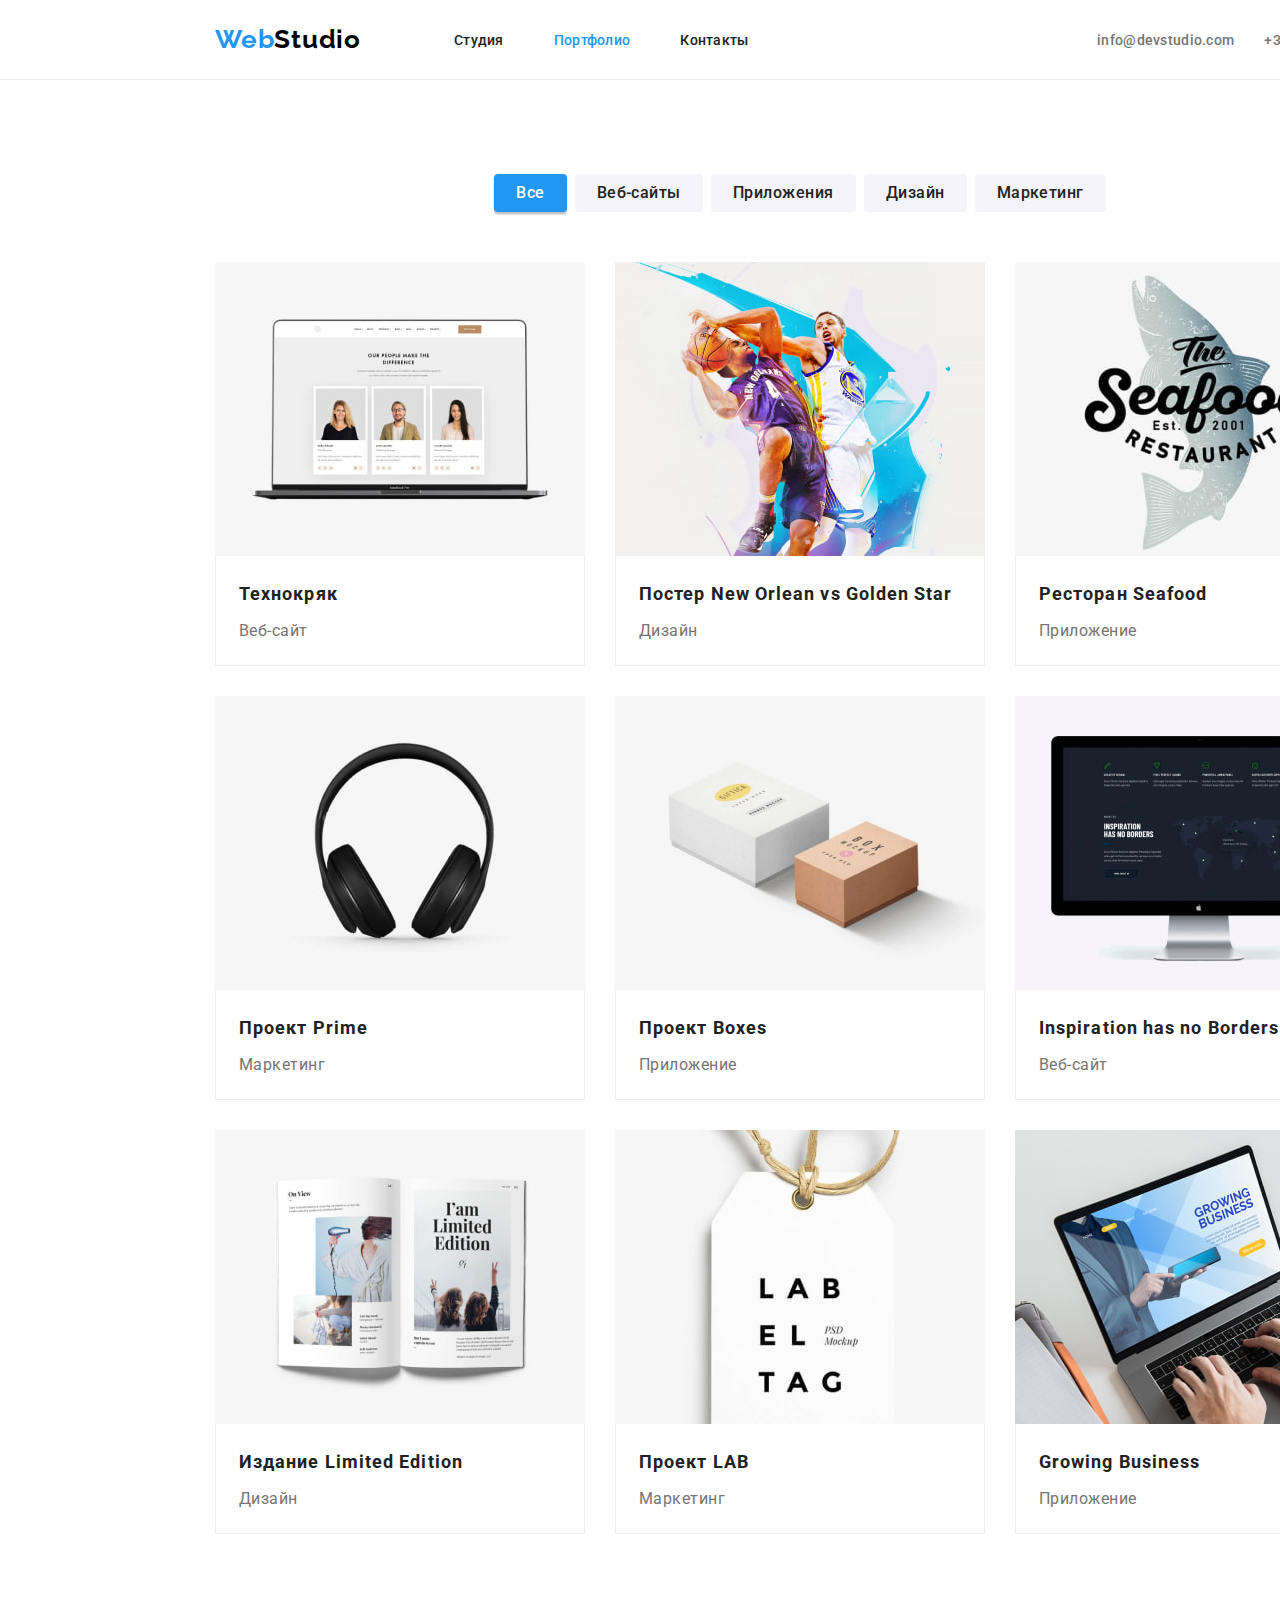
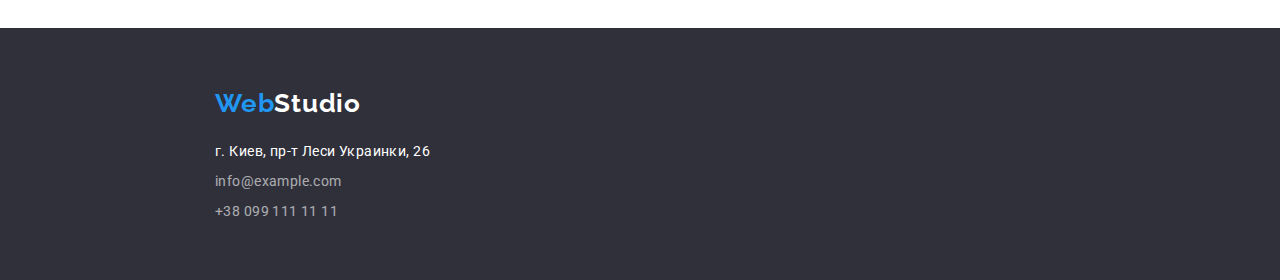
==== commit 6a3aa93d: "Коррекции после проверки" ====
--- a/portfolio.html
+++ b/portfolio.html
@@ -34,118 +34,122 @@
       </div>
     </header>
     <!-- Main section -->
-    <main class="portfolio-main container section">
+    <main class="portfolio-main section">
       <!-- Projects section -->
       <section class="projects">
-        <h1 class="hidden">Портфолио</h1>
-        <ul class="proj-filter">
-          <li><button class="proj-filter-all selected" type="button">Все</button></li>
-          <li><button class="proj-filter-web" type="button">Веб-сайты</button></li>
-          <li><button class="proj-filter-app" type="button">Приложения</button></li>
-          <li><button class="proj-filter-design" type="button">Дизайн</button></li>
-          <li><button class="proj-filter-mark" type="button">Маркетинг</button></li>
-        </ul>
-        <ul class="wrappable">
-          <li class="project">
-            <a href="">
-            <img src="images/project1.jpg" alt="Проект 1" width="370" height="294" />
-            <div>
-              <h2>Технокряк</h2>
-              <p>Веб-сайт</p>
-            </div>
-            </a>
-          </li>
-          <li class="project">
-            <a href="">
-            <img src="images/project2.jpg" alt="Проект 2" width="370" height="294" />
-            <div>
-              <h2>Постер New Orlean vs Golden Star</h2>
-              <p>Дизайн</p>
-            </div>
-            </a>
-          </li>
-          <li class="project">
-            <a href="">
-            <img src="images/project3.jpg" alt="Проект 3" width="370" height="294" />
-            <div>
-              <h2>Ресторан Seafood</h2>
-              <p>Приложение</p>
-            </div>
-            </a>
-          </li>
-          <li class="project">
-            <a href="">
-            <img src="images/project4.jpg" alt="Проект 4" width="370" height="294" />
-            <div>
-              <h2>Проект Prime</h2>
-              <p>Маркетинг</p>
-            </div>
-            </a>
-          </li>
-          <li class="project">
-            <a href="">
-            <img src="images/project5.jpg" alt="Проект 5" width="370" height="294" />
-            <div>
-              <h2>Проект Boxes</h2>
-              <p>Приложение</p>
-            </div>
-            </a>
-          </li>
-          <li class="project">
-            <a href="">
-            <img src="images/project6.jpg" alt="Проект 6" width="370" height="294" />
-            <div>
-              <h2>Inspiration has no Borders</h2>
-              <p>Веб-сайт</p>
-            </div>
-            </a>
-          </li>
-          <li class="project">
-            <a href="">
-            <img src="images/project7.jpg" alt="Проект 7" width="370" height="294" />
-            <div>
-              <h2>Издание Limited Edition</h2>
-              <p>Дизайн</p>
-            </div>
-            </a>
-          </li>
-          <li class="project">
-            <a href="">
-            <img src="images/project8.jpg" alt="Проект 8" width="370" height="294" />
-            <div>
-              <h2>Проект LAB</h2>
-              <p>Маркетинг</p>
-            </div>
-            </a>
-          </li>
-          <li class="project">
-            <a href="">
-            <img src="images/project9.jpg" alt="Проект 9" width="370" height="294" />
-            <div>
-              <h2>Growing Business</h2>
-              <p>Приложение</p>
-            </div>
-            </a>
-          </li>
-        </ul>
+        <div class="container">
+          <h1 class="hidden">Портфолио</h1>
+          <ul class="proj-filter">
+            <li><button class="proj-filter-all selected" type="button">Все</button></li>
+            <li><button class="proj-filter-web" type="button">Веб-сайты</button></li>
+            <li><button class="proj-filter-app" type="button">Приложения</button></li>
+            <li><button class="proj-filter-design" type="button">Дизайн</button></li>
+            <li><button class="proj-filter-mark" type="button">Маркетинг</button></li>
+          </ul>
+          <ul class="wrappable">
+            <li class="project">
+              <a href="">
+                <img src="images/project1.jpg" alt="Проект 1" width="370" height="294" />
+                <div>
+                  <h3>Технокряк</h3>
+                  <p>Веб-сайт</p>
+                </div>
+              </a>
+            </li>
+            <li class="project">
+              <a href="">
+                <img src="images/project2.jpg" alt="Проект 2" width="370" height="294" />
+                <div>
+                  <h3>Постер New Orlean vs Golden Star</h3>
+                  <p>Дизайн</p>
+                </div>
+              </a>
+            </li>
+            <li class="project">
+              <a href="">
+                <img src="images/project3.jpg" alt="Проект 3" width="370" height="294" />
+                <div>
+                  <h3>Ресторан Seafood</h3>
+                  <p>Приложение</p>
+                </div>
+              </a>
+            </li>
+            <li class="project">
+              <a href="">
+                <img src="images/project4.jpg" alt="Проект 4" width="370" height="294" />
+                <div>
+                  <h3>Проект Prime</h3>
+                  <p>Маркетинг</p>
+                </div>
+              </a>
+            </li>
+            <li class="project">
+              <a href="">
+                <img src="images/project5.jpg" alt="Проект 5" width="370" height="294" />
+                <div>
+                  <h3>Проект Boxes</h3>
+                  <p>Приложение</p>
+                </div>
+              </a>
+            </li>
+            <li class="project">
+              <a href="">
+                <img src="images/project6.jpg" alt="Проект 6" width="370" height="294" />
+                <div>
+                  <h3>Inspiration has no Borders</h3>
+                  <p>Веб-сайт</p>
+                </div>
+              </a>
+            </li>
+            <li class="project">
+              <a href="">
+                <img src="images/project7.jpg" alt="Проект 7" width="370" height="294" />
+                <div>
+                  <h3>Издание Limited Edition</h3>
+                  <p>Дизайн</p>
+                </div>
+              </a>
+            </li>
+            <li class="project">
+              <a href="">
+                <img src="images/project8.jpg" alt="Проект 8" width="370" height="294" />
+                <div>
+                  <h3>Проект LAB</h3>
+                  <p>Маркетинг</p>
+                </div>
+              </a>
+            </li>
+            <li class="project">
+              <a href="">
+                <img src="images/project9.jpg" alt="Проект 9" width="370" height="294" />
+                <div>
+                  <h3>Growing Business</h3>
+                  <p>Приложение</p>
+                </div>
+              </a>
+            </li>
+          </ul>
+        </div>
       </section>
     </main>
     <!-- Footer section -->
     <footer>
-      <a class="logo container" href=""><span>Web</span>Studio</a>
-      <address class="address container">
-        <ul>
-          <li>
-            <p>г. Киев, пр-т Леси Украинки, 26</p>
-          </li>
-          <li>
-            <a class="email" href="mailto:info@example.com">info@example.com</a>
-          </li>
-          <li>
-            <a class="phone" href="tel:+380991111111">+38&nbsp;099&nbsp;111&nbsp;11&nbsp;11</a>
-          </li>
-        </ul>
-      </address>
+      <div class="container">
+        <a class="logo" href=""><span>Web</span>Studio</a>
+        <address class="address">
+          <ul>
+            <li>
+              <p>г. Киев, пр-т Леси Украинки, 26</p>
+            </li>
+            <li>
+              <a class="email" href="mailto:info@example.com">info@example.com</a>
+            </li>
+            <li>
+              <a class="phone" href="tel:+380991111111">+38&nbsp;099&nbsp;111&nbsp;11&nbsp;11</a>
+            </li>
+          </ul>
+        </address>
+      </div>
     </footer>
   </body>
 </html>
--- a/styles/style.css
+++ b/styles/style.css
@@ -89,7 +89,6 @@
 }
 
 header .container {
-  height: 100%;
   display: flex;
   align-items: center;
   flex-wrap: wrap;
@@ -99,7 +98,7 @@
   font-family: "Raleway", sans-serif;
   font-size: 26px;
   font-weight: 700;
-  line-height: 1.192em;
+  line-height: calc(31 / 26);
   letter-spacing: .03em;
   color: var(--black-c);
 }
@@ -120,7 +119,7 @@
 .main-menu li a {
   margin-right: 50px;
   font-weight: 500;
-  line-height: 1.143;
+  line-height: calc(16 / 14);
   letter-spacing: .02em;
   color: var(--text-c-1);
 }
@@ -153,7 +152,7 @@
   display: flex;
   align-items: center;
   font-weight: 500;
-  line-height: 1.143;
+  line-height: calc(16 / 14);
   letter-spacing: .02em;
   color: var(--text-c-2);
 }
@@ -180,7 +179,7 @@
   margin-bottom: var(--spacer);
   font-weight: 900;
   font-size: 44px;
-  line-height: 1.364;
+  line-height: calc(60 / 44);
   text-align: center;
   letter-spacing: .06em;
   text-transform: uppercase;
@@ -191,7 +190,7 @@
   min-width: 200px;
   padding: 10px 32px;
   font-weight: 700;
-  line-height: 1.88;
+  line-height: calc(30 / 16);
   letter-spacing: .06em;
   color: var(--white-c);
   background: var(--prima-c);
@@ -202,11 +201,11 @@
   background: var(--prima-c2);
 }
 
+
 /* About us */
 
 .features {
-  --rows: 4;
-  margin-bottom: 94px;
+  --rows: 4; /* Количество колонок */
 }
 
 .feature {
@@ -214,30 +213,37 @@
   flex-basis: calc(100% / var(--rows) - var(--spacer));
 }
 
-.feature > h2 {
+.feature > h3 {
   margin-bottom: 10px;
   font-weight: 700;
-  line-height: 1.143;
+  line-height: calc(16 / 14);
   letter-spacing: .03em;
   text-transform: uppercase;
   color: var(--text-c-1);
 }
 
 .feature > p {
-  line-height: 1.71;
+  line-height: calc(24 / 14);
   letter-spacing: .03em;
   color: var(--text-c-2);
 }
 
-h1 { /* Заголовок во всех секциях одинаковый, поэтому без селектора */
+.section h2 {
   margin-bottom: 50px;
 
   font-weight: 700;
   font-size: 36px;
-  line-height: 1.167;
+  line-height: calc(42 / 36);
   text-align: center;
   letter-spacing: .03em;
   color: var(--text-c-1);
+}
+
+
+/* Our targets */
+
+.our-targets-section {
+  padding-top: 0px;
 }
 
 .our-targets img {
@@ -267,13 +273,13 @@
   padding: var(--spacer) 32px;
   font-weight: 500;
   font-size: 16px;
-  line-height: 1.188;
+  line-height: calc(19 / 16);
   text-align: center;
   letter-spacing: .03em;
   color: var(--text-c-1);
 }
 
-.team-member-info h2 {
+.team-member-info h3 {
   margin-bottom: 10px;
 }
 
@@ -295,27 +301,27 @@
   background-color: rgb(var(--gray-bg));
 }
 
-footer > .logo {
+footer .logo {
   display: block;
   color: var(--white-c);
 }
 
-footer > address {
-  letter-spacing: .03em;
-  line-height: 1.715;
+footer address {
+  letter-spacing: .03em;
+  line-height: calc(24 / 14);
   margin-top: 20px;
   color: var(--white-c);
 }
 
-footer > address li { /* Эти блоки нужны из-за косяка в эскизе */
+footer address li { /* Эти блоки нужны из-за косяка в эскизе */
   height: 1.5em; /* Указано так, чтоб масштабировалось, если изменят размер шрифта */
   margin-bottom: 9px;
 }
-footer > address li:last-child {
+footer address li:last-child {
   margin-bottom: 0;
 }
 
-footer > address a {
+footer address a {
   letter-spacing: .03em;
   color: var(--white-c);
   opacity: 60%;
@@ -341,23 +347,18 @@
   margin: 8px 0px 0px 8px;
   padding: 6px 22px;
   font-weight: 500;
-  line-height: 1.62;
+  line-height: calc(26 / 16);
   letter-spacing: 0.03em;
   color: var(--text-c-1);
   background-color: var(--light-gray);
 }
 
 .proj-filter button:hover,
-.proj-filter button:focus {
-  background-color: var(--light-gray3);
-  box-shadow: 0px 3px 1px rgba(0,0,0,.1), 0px 1px 2px rgba(0,0,0,.08), 0px 2px 2px rgba(0,0,0,.12);
-}
-
-
+.proj-filter button:focus,
 .proj-filter button.selected {
   background-color: var(--prima-c);
+  color: var(--white-c);
   box-shadow: 0px 3px 1px rgba(0,0,0,.1), 0px 1px 2px rgba(0,0,0,.08), 0px 2px 2px rgba(0,0,0,.12);
-  color: var(--white-c);
 }
 
 /* Single project */
@@ -379,11 +380,11 @@
   padding: 20px 24px;
   font-weight: 700;
   font-size: 18px;
-  line-height: 2;
+  line-height: calc(36 / 18);
   letter-spacing: 0.06em;
 }
 
-.project h2 {
+.project h3 {
   margin-bottom: 4px;
   color: var(--text-c-1);
 }
@@ -391,11 +392,7 @@
 .project p {
   font-weight: 400;
   font-size: 16px;
-  line-height: 1.88;
+  line-height: calc(30 / 16);
   letter-spacing: 0.03em;
   color: var(--text-c-2);
 }
-
-body * {
-  /* outline: 1px solid red; */
-}